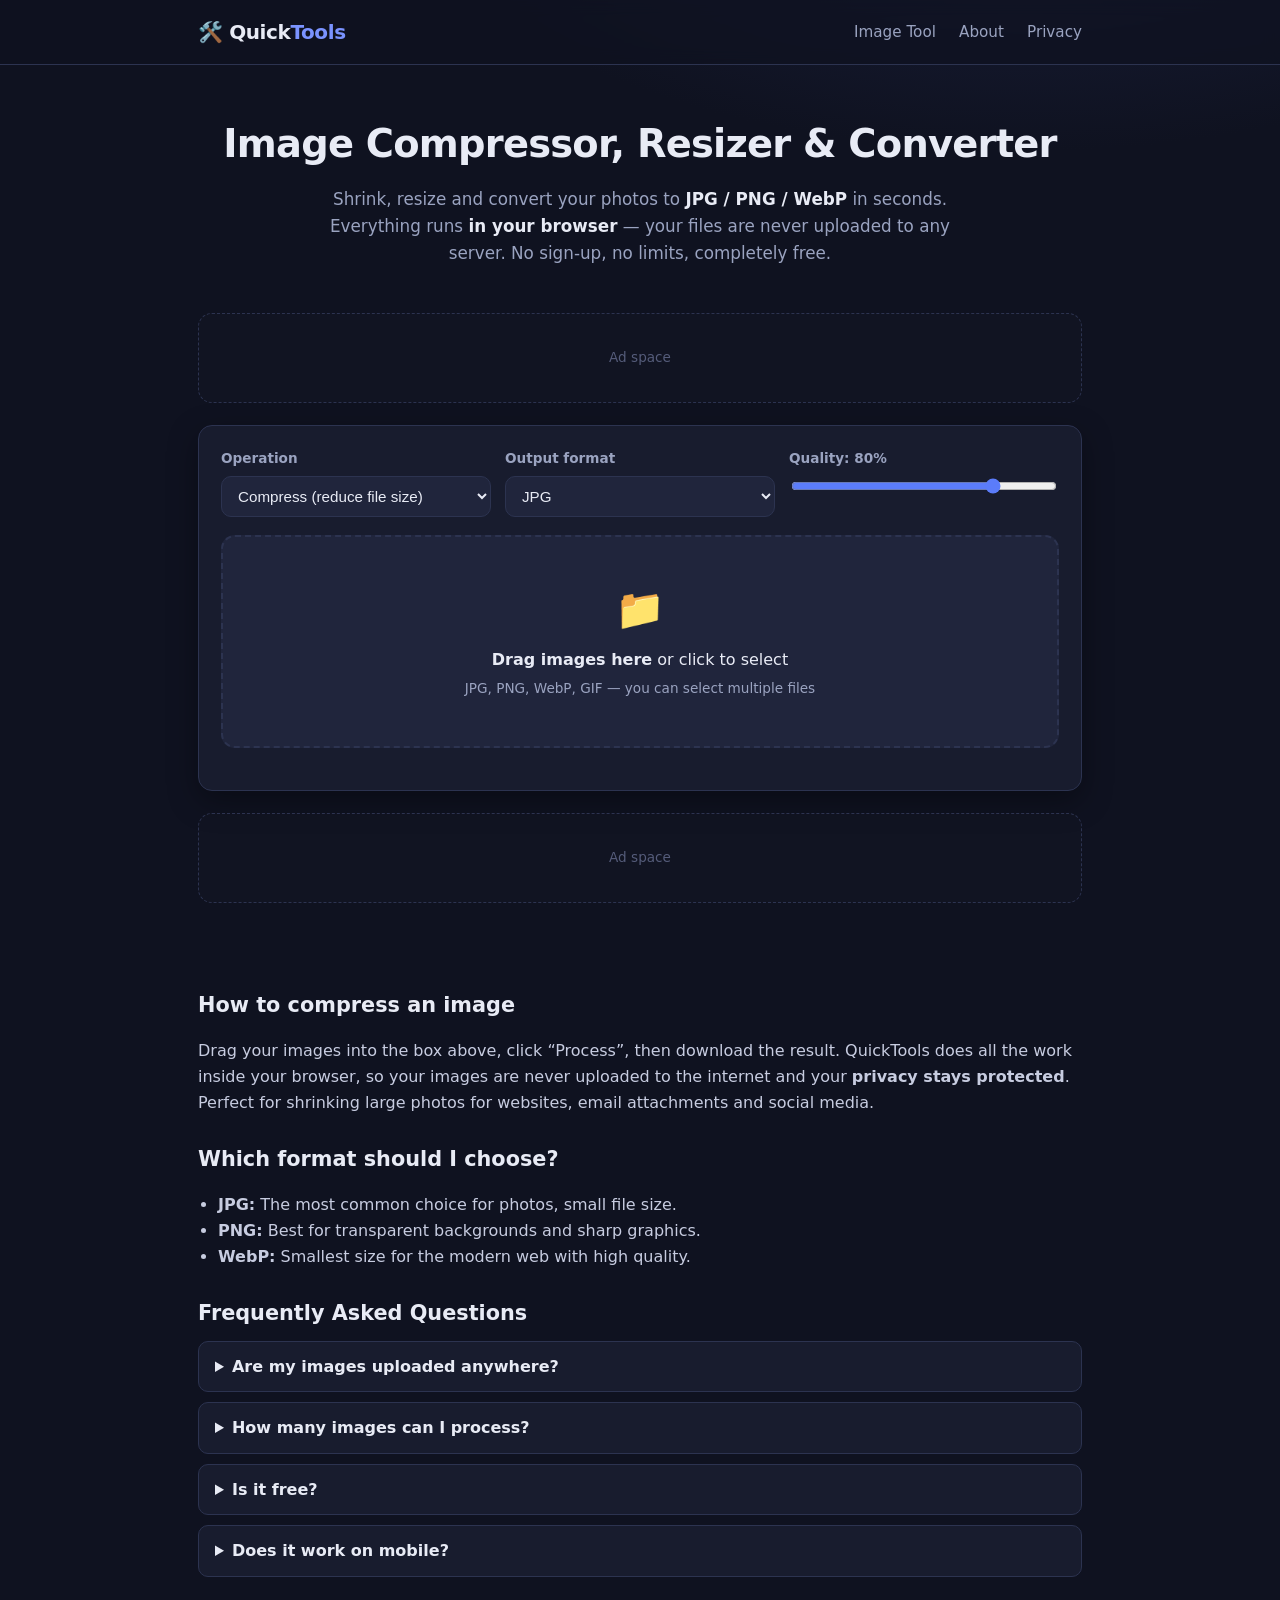
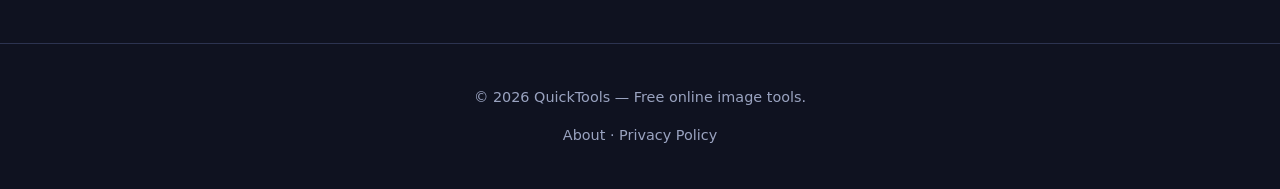
==== index.html @ f437619a "QuickTools: free in-browser image compressor/resizer/converter Co-Authored-By: Claude Opus 4.8 <nore" ====
<!DOCTYPE html>
<html lang="en">
<head>
  <meta charset="UTF-8" />
  <meta name="viewport" content="width=device-width, initial-scale=1.0" />
  <title>Image Compressor, Resizer & Converter — Free Online | QuickTools</title>
  <meta name="description" content="Compress, resize and convert your images to JPG, PNG or WebP for free. Your files never leave your device — everything runs in your browser. No sign-up, no limits." />
  <meta name="keywords" content="image compressor, compress image, resize image, jpg to png, png to webp, webp converter, free online image tool, compress photo online" />
  <link rel="canonical" href="https://quicktools.example.com/" />
  <meta name="robots" content="index, follow" />

  <!-- Open Graph -->
  <meta property="og:type" content="website" />
  <meta property="og:title" content="Free Image Compressor & Converter | QuickTools" />
  <meta property="og:description" content="Compress and convert your images right in your browser. Your files are never uploaded to any server." />
  <meta property="og:locale" content="en_US" />

  <link rel="icon" href="data:image/svg+xml,<svg xmlns='http://www.w3.org/2000/svg' viewBox='0 0 100 100'><text y='.9em' font-size='90'>🛠️</text></svg>" />
  <link rel="stylesheet" href="styles.css" />

  <!-- AdSense: after approval, uncomment below and set your PUBLISHER-ID.
  <script async src="https://pagead2.googlesyndication.com/pagead/js/adsbygoogle.js?client=ca-pub-XXXXXXXXXXXXXXXX" crossorigin="anonymous"></script>
  -->

  <!-- Structured data (for SEO) -->
  <script type="application/ld+json">
  {
    "@context": "https://schema.org",
    "@type": "WebApplication",
    "name": "QuickTools Image Tool",
    "applicationCategory": "MultimediaApplication",
    "operatingSystem": "Web",
    "offers": { "@type": "Offer", "price": "0", "priceCurrency": "USD" },
    "description": "Free online image compressor, resizer and format converter."
  }
  </script>
</head>
<body>
  <header class="site-header">
    <div class="container header-inner">
      <a class="logo" href="/">🛠️ Quick<span>Tools</span></a>
      <nav class="nav">
        <a href="/">Image Tool</a>
        <a href="about.html">About</a>
        <a href="privacy.html">Privacy</a>
      </nav>
    </div>
  </header>

  <main class="container">
    <section class="hero">
      <h1>Image Compressor, Resizer & Converter</h1>
      <p class="subtitle">
        Shrink, resize and convert your photos to <strong>JPG / PNG / WebP</strong> in seconds.
        Everything runs <strong>in your browser</strong> — your files are never uploaded to any
        server. No sign-up, no limits, completely free.
      </p>
    </section>

    <!-- TOP AD SLOT (fill in after AdSense approval) -->
    <div class="ad-slot" aria-hidden="true"><span>Ad space</span></div>

    <section class="tool" aria-label="Image tool">
      <!-- Settings -->
      <div class="controls">
        <div class="control">
          <label for="mode">Operation</label>
          <select id="mode">
            <option value="compress">Compress (reduce file size)</option>
            <option value="resize">Resize (width/height)</option>
            <option value="convert">Convert format</option>
          </select>
        </div>

        <div class="control" data-show="compress convert">
          <label for="format">Output format</label>
          <select id="format">
            <option value="image/jpeg">JPG</option>
            <option value="image/png">PNG</option>
            <option value="image/webp">WebP</option>
          </select>
        </div>

        <div class="control" data-show="compress convert resize">
          <label for="quality">Quality: <span id="qualityVal">80%</span></label>
          <input type="range" id="quality" min="10" max="100" value="80" />
        </div>

        <div class="control" data-show="resize">
          <label for="maxWidth">Max width (px)</label>
          <input type="number" id="maxWidth" placeholder="e.g. 1280" min="1" />
        </div>

        <div class="control" data-show="resize">
          <label for="maxHeight">Max height (px)</label>
          <input type="number" id="maxHeight" placeholder="e.g. 720" min="1" />
        </div>
      </div>

      <!-- Drop zone -->
      <div id="dropzone" class="dropzone" tabindex="0" role="button" aria-label="Upload images">
        <div class="dz-inner">
          <div class="dz-icon">📁</div>
          <p><strong>Drag images here</strong> or click to select</p>
          <p class="dz-hint">JPG, PNG, WebP, GIF — you can select multiple files</p>
        </div>
        <input type="file" id="fileInput" accept="image/*" multiple hidden />
      </div>

      <div id="actions" class="actions hidden">
        <button id="processBtn" class="btn btn-primary">Process</button>
        <button id="downloadAllBtn" class="btn" disabled>Download all</button>
        <button id="clearBtn" class="btn btn-ghost">Clear</button>
      </div>

      <div id="results" class="results"></div>
    </section>

    <!-- MID AD SLOT -->
    <div class="ad-slot" aria-hidden="true"><span>Ad space</span></div>

    <!-- SEO content -->
    <section class="content">
      <h2>How to compress an image</h2>
      <p>
        Drag your images into the box above, click “Process”, then download the result.
        QuickTools does all the work inside your browser, so your images are never uploaded
        to the internet and your <strong>privacy stays protected</strong>. Perfect for
        shrinking large photos for websites, email attachments and social media.
      </p>

      <h2>Which format should I choose?</h2>
      <ul>
        <li><strong>JPG:</strong> The most common choice for photos, small file size.</li>
        <li><strong>PNG:</strong> Best for transparent backgrounds and sharp graphics.</li>
        <li><strong>WebP:</strong> Smallest size for the modern web with high quality.</li>
      </ul>

      <h2>Frequently Asked Questions</h2>
      <div class="faq">
        <details>
          <summary>Are my images uploaded anywhere?</summary>
          <p>No. All processing happens on your device, inside your browser. Your files are never sent to any server.</p>
        </details>
        <details>
          <summary>How many images can I process?</summary>
          <p>No limit. You can select multiple images at once and process them in a batch.</p>
        </details>
        <details>
          <summary>Is it free?</summary>
          <p>Completely free. No account or sign-up required.</p>
        </details>
        <details>
          <summary>Does it work on mobile?</summary>
          <p>Yes. It works smoothly in mobile browsers too.</p>
        </details>
      </div>
    </section>
  </main>

  <footer class="site-footer">
    <div class="container">
      <p>© <span id="year"></span> QuickTools — Free online image tools.</p>
      <p class="footer-links">
        <a href="about.html">About</a> ·
        <a href="privacy.html">Privacy Policy</a>
      </p>
    </div>
  </footer>

  <script src="app.js"></script>
</body>
</html>
---- styles.css ----
:root {
  --bg: #0f1220;
  --surface: #181c2e;
  --surface-2: #20253c;
  --border: #2c3350;
  --text: #e8ebf5;
  --muted: #9aa3c0;
  --primary: #5b7cfa;
  --primary-2: #7a93ff;
  --accent: #34d399;
  --danger: #f87171;
  --radius: 14px;
  --shadow: 0 10px 30px rgba(0,0,0,.35);
}

* { box-sizing: border-box; }
html { scroll-behavior: smooth; }
body {
  margin: 0;
  font-family: system-ui, -apple-system, "Segoe UI", Roboto, Helvetica, Arial, sans-serif;
  background: radial-gradient(1200px 600px at 80% -10%, #1b2140 0%, var(--bg) 55%);
  color: var(--text);
  line-height: 1.6;
}

.container { width: 100%; max-width: 920px; margin: 0 auto; padding: 0 18px; }

/* Header */
.site-header {
  border-bottom: 1px solid var(--border);
  background: rgba(15,18,32,.7);
  backdrop-filter: blur(8px);
  position: sticky; top: 0; z-index: 20;
}
.header-inner { display: flex; align-items: center; justify-content: space-between; height: 64px; }
.logo { font-size: 1.25rem; font-weight: 800; color: var(--text); text-decoration: none; letter-spacing: -.02em; }
.logo span { color: var(--primary-2); }
.nav a { color: var(--muted); text-decoration: none; margin-left: 18px; font-size: .95rem; transition: color .15s; }
.nav a:hover { color: var(--text); }

/* Hero */
.hero { text-align: center; padding: 48px 0 24px; }
.hero h1 { font-size: clamp(1.6rem, 4vw, 2.4rem); margin: 0 0 12px; letter-spacing: -.02em; }
.subtitle { color: var(--muted); max-width: 640px; margin: 0 auto; font-size: 1.05rem; }
.subtitle strong { color: var(--text); }

/* Ad slots */
.ad-slot {
  min-height: 90px; margin: 22px 0; border: 1px dashed var(--border);
  border-radius: var(--radius); display: flex; align-items: center; justify-content: center;
  color: #555c7a; font-size: .85rem; background: rgba(255,255,255,.01);
}

/* Tool */
.tool {
  background: var(--surface); border: 1px solid var(--border);
  border-radius: var(--radius); padding: 22px; box-shadow: var(--shadow);
}
.controls { display: grid; grid-template-columns: repeat(auto-fit, minmax(180px, 1fr)); gap: 14px; margin-bottom: 18px; }
.control { display: flex; flex-direction: column; gap: 6px; }
.control label { font-size: .85rem; color: var(--muted); font-weight: 600; }
.control select, .control input[type="number"] {
  background: var(--surface-2); color: var(--text); border: 1px solid var(--border);
  border-radius: 10px; padding: 10px 12px; font-size: .95rem; outline: none;
}
.control select:focus, .control input:focus { border-color: var(--primary); }
.control input[type="range"] { accent-color: var(--primary); }
.control.hidden { display: none; }

/* Dropzone */
.dropzone {
  border: 2px dashed var(--border); border-radius: var(--radius);
  padding: 40px 20px; text-align: center; cursor: pointer;
  transition: border-color .15s, background .15s; background: var(--surface-2);
}
.dropzone:hover, .dropzone:focus, .dropzone.dragover { border-color: var(--primary); background: #232a45; outline: none; }
.dz-icon { font-size: 2.5rem; }
.dropzone p { margin: 6px 0; }
.dz-hint { color: var(--muted); font-size: .85rem; }

/* Actions */
.actions { display: flex; gap: 10px; flex-wrap: wrap; margin-top: 16px; }
.btn {
  border: 1px solid var(--border); background: var(--surface-2); color: var(--text);
  padding: 11px 18px; border-radius: 10px; font-size: .95rem; font-weight: 600;
  cursor: pointer; transition: transform .05s, background .15s, opacity .15s;
}
.btn:hover { background: #2a3150; }
.btn:active { transform: translateY(1px); }
.btn:disabled { opacity: .45; cursor: not-allowed; }
.btn-primary { background: var(--primary); border-color: var(--primary); color: #fff; }
.btn-primary:hover { background: var(--primary-2); }
.btn-ghost { background: transparent; }

/* Results */
.results { display: grid; grid-template-columns: repeat(auto-fill, minmax(220px, 1fr)); gap: 14px; margin-top: 20px; }
.result-card {
  background: var(--surface-2); border: 1px solid var(--border); border-radius: 12px;
  overflow: hidden; display: flex; flex-direction: column;
}
.result-card img { width: 100%; height: 140px; object-fit: cover; background: #0c0f1a; }
.result-body { padding: 12px; font-size: .85rem; }
.result-name { font-weight: 600; white-space: nowrap; overflow: hidden; text-overflow: ellipsis; }
.result-stats { color: var(--muted); margin: 6px 0 10px; }
.saving { color: var(--accent); font-weight: 700; }
.result-card .btn { width: 100%; text-align: center; padding: 8px; font-size: .85rem; }

.hidden { display: none !important; }

/* Content / SEO */
.content { padding: 36px 0; }
.content h2 { font-size: 1.3rem; margin: 28px 0 10px; }
.content p, .content li { color: #c7cce0; }
.content ul { padding-left: 20px; }
.faq details {
  background: var(--surface); border: 1px solid var(--border); border-radius: 10px;
  padding: 12px 16px; margin-bottom: 10px;
}
.faq summary { cursor: pointer; font-weight: 600; }
.faq details p { margin: 10px 0 0; color: var(--muted); }

/* Footer */
.site-footer { border-top: 1px solid var(--border); padding: 28px 0; margin-top: 20px; color: var(--muted); text-align: center; font-size: .9rem; }
.footer-links a { color: var(--muted); text-decoration: none; }
.footer-links a:hover { color: var(--text); }

@media (max-width: 480px) {
  .hero { padding: 32px 0 16px; }
  .nav a { margin-left: 12px; }
}
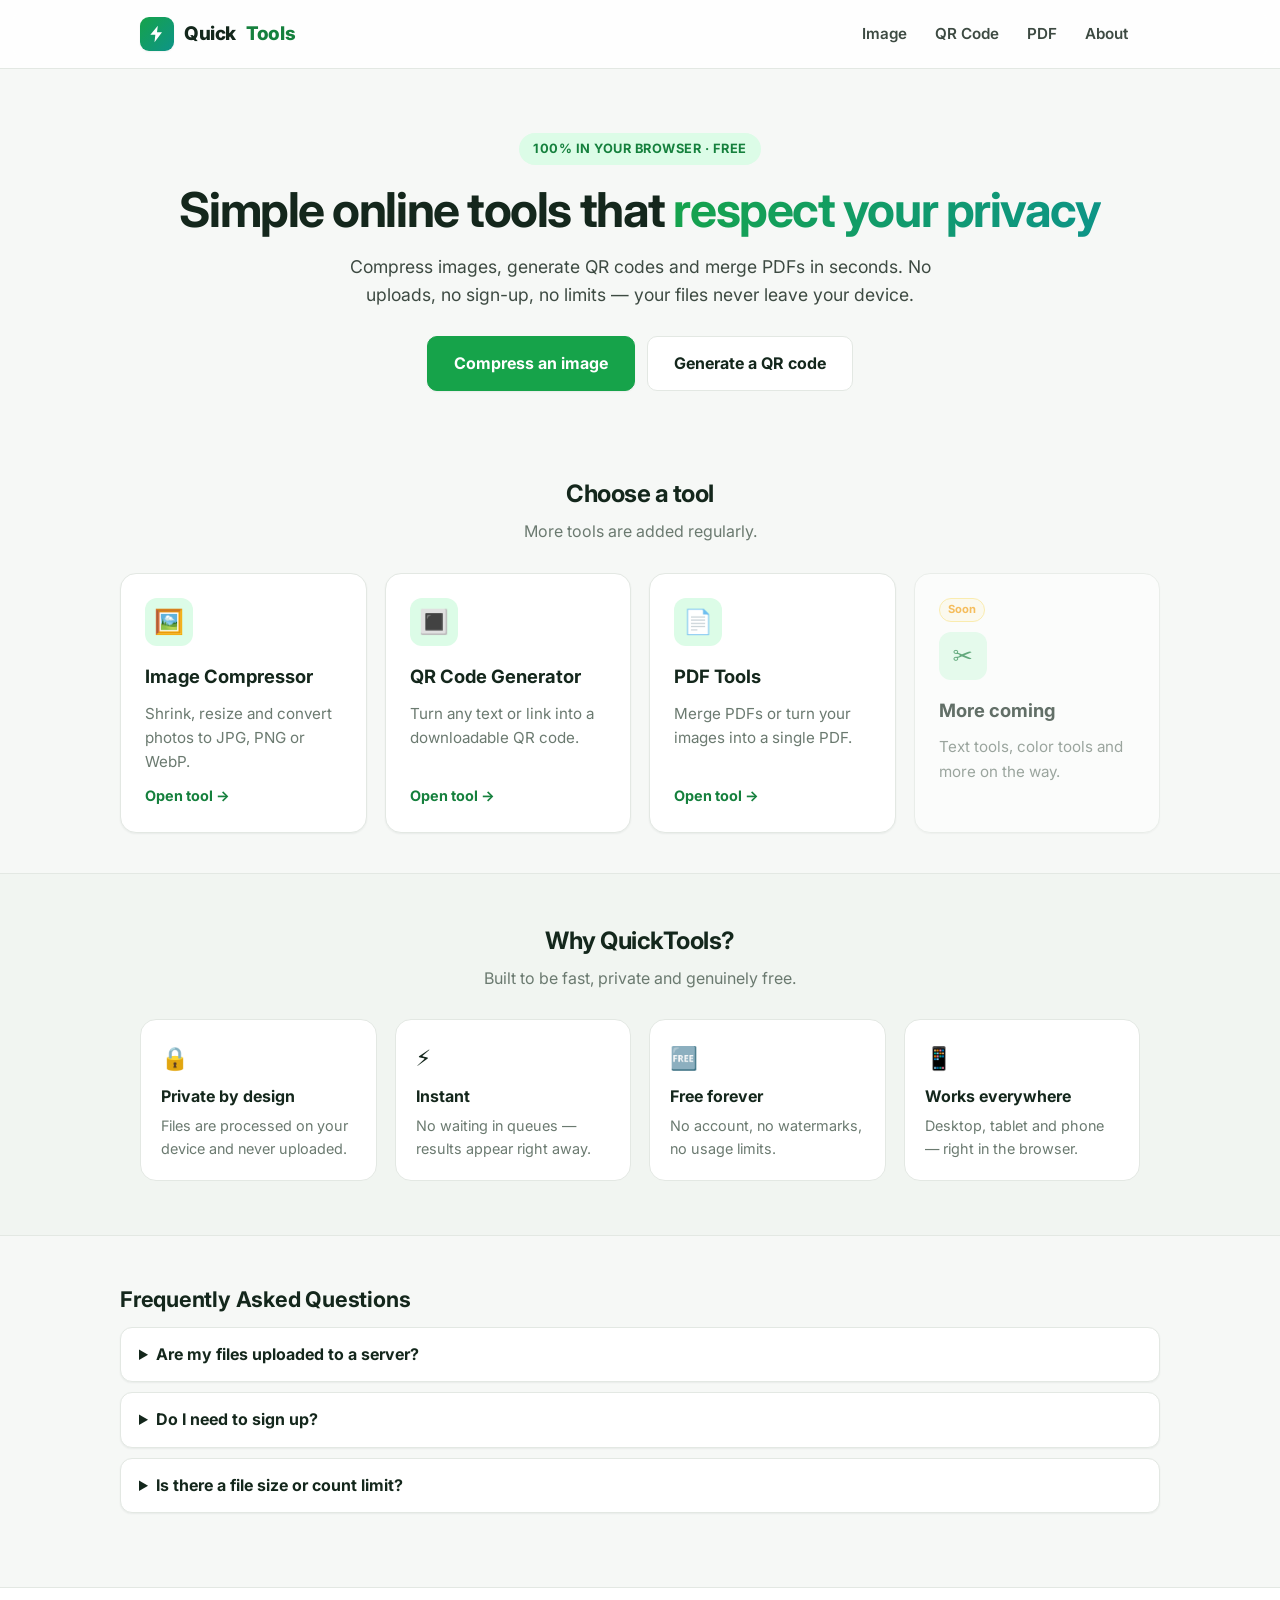
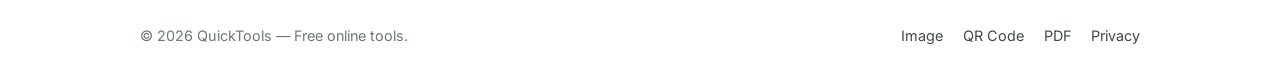
==== commit ba313904: "Redesign with original light theme; add QR + PDF tools, multi-tool layout Co-Authored-By: Claude Opu" ====
--- a/index.html
+++ b/index.html
@@ -3,171 +3,156 @@
 <head>
   <meta charset="UTF-8" />
   <meta name="viewport" content="width=device-width, initial-scale=1.0" />
-  <title>Image Compressor, Resizer & Converter — Free Online | QuickTools</title>
-  <meta name="description" content="Compress, resize and convert your images to JPG, PNG or WebP for free. Your files never leave your device — everything runs in your browser. No sign-up, no limits." />
-  <meta name="keywords" content="image compressor, compress image, resize image, jpg to png, png to webp, webp converter, free online image tool, compress photo online" />
-  <link rel="canonical" href="https://quicktools.example.com/" />
+  <title>QuickTools — Free Online Tools for Images, QR Codes & PDFs</title>
+  <meta name="description" content="Free, fast and private online tools: compress and convert images, generate QR codes, merge PDFs. Everything runs in your browser — no uploads, no sign-up." />
+  <meta name="keywords" content="online tools, free tools, image compressor, qr code generator, merge pdf, image converter, browser tools" />
+  <link rel="canonical" href="https://guns0911.github.io/quicktools/" />
   <meta name="robots" content="index, follow" />
-
-  <!-- Open Graph -->
   <meta property="og:type" content="website" />
-  <meta property="og:title" content="Free Image Compressor & Converter | QuickTools" />
-  <meta property="og:description" content="Compress and convert your images right in your browser. Your files are never uploaded to any server." />
+  <meta property="og:title" content="QuickTools — Free Online Tools" />
+  <meta property="og:description" content="Compress images, generate QR codes and merge PDFs right in your browser. Private and free." />
   <meta property="og:locale" content="en_US" />
 
-  <link rel="icon" href="data:image/svg+xml,<svg xmlns='http://www.w3.org/2000/svg' viewBox='0 0 100 100'><text y='.9em' font-size='90'>🛠️</text></svg>" />
+  <link rel="icon" href="data:image/svg+xml,<svg xmlns='http://www.w3.org/2000/svg' viewBox='0 0 24 24'><rect width='24' height='24' rx='6' fill='%2316a34a'/><path d='M13 4 6 13h5l-1 7 8-11h-5l1-5z' fill='white'/></svg>" />
+  <link rel="preconnect" href="https://fonts.googleapis.com" />
+  <link rel="preconnect" href="https://fonts.gstatic.com" crossorigin />
+  <link href="https://fonts.googleapis.com/css2?family=Inter:wght@400;500;600;700;800&display=swap" rel="stylesheet" />
   <link rel="stylesheet" href="styles.css" />
 
-  <!-- AdSense: after approval, uncomment below and set your PUBLISHER-ID.
+  <!-- AdSense: after approval, uncomment and set your PUBLISHER-ID.
   <script async src="https://pagead2.googlesyndication.com/pagead/js/adsbygoogle.js?client=ca-pub-XXXXXXXXXXXXXXXX" crossorigin="anonymous"></script>
   -->
-
-  <!-- Structured data (for SEO) -->
   <script type="application/ld+json">
   {
     "@context": "https://schema.org",
-    "@type": "WebApplication",
-    "name": "QuickTools Image Tool",
-    "applicationCategory": "MultimediaApplication",
-    "operatingSystem": "Web",
-    "offers": { "@type": "Offer", "price": "0", "priceCurrency": "USD" },
-    "description": "Free online image compressor, resizer and format converter."
+    "@type": "WebSite",
+    "name": "QuickTools",
+    "url": "https://guns0911.github.io/quicktools/",
+    "description": "Free online tools for images, QR codes and PDFs."
   }
   </script>
 </head>
 <body>
   <header class="site-header">
     <div class="container header-inner">
-      <a class="logo" href="/">🛠️ Quick<span>Tools</span></a>
+      <a class="logo" href="./">
+        <span class="mark"><svg viewBox="0 0 24 24" fill="currentColor"><path d="M13 2 4 13h6l-1 9 9-12h-6l1-8z"/></svg></span>
+        Quick<span>Tools</span>
+      </a>
       <nav class="nav">
-        <a href="/">Image Tool</a>
+        <a href="image.html">Image</a>
+        <a href="qr.html">QR Code</a>
+        <a href="pdf.html">PDF</a>
         <a href="about.html">About</a>
-        <a href="privacy.html">Privacy</a>
       </nav>
     </div>
   </header>
 
-  <main class="container">
-    <section class="hero">
-      <h1>Image Compressor, Resizer & Converter</h1>
+  <main>
+    <section class="container hero">
+      <span class="eyebrow">100% in your browser · free</span>
+      <h1>Simple online tools that <span class="hl">respect your privacy</span></h1>
       <p class="subtitle">
-        Shrink, resize and convert your photos to <strong>JPG / PNG / WebP</strong> in seconds.
-        Everything runs <strong>in your browser</strong> — your files are never uploaded to any
-        server. No sign-up, no limits, completely free.
+        Compress images, generate QR codes and merge PDFs in seconds. No uploads,
+        no sign-up, no limits — your files never leave your device.
       </p>
+      <div class="cta-row">
+        <a href="image.html" class="btn btn-primary btn-lg">Compress an image</a>
+        <a href="qr.html" class="btn btn-lg">Generate a QR code</a>
+      </div>
     </section>
 
-    <!-- TOP AD SLOT (fill in after AdSense approval) -->
-    <div class="ad-slot" aria-hidden="true"><span>Ad space</span></div>
-
-    <section class="tool" aria-label="Image tool">
-      <!-- Settings -->
-      <div class="controls">
-        <div class="control">
-          <label for="mode">Operation</label>
-          <select id="mode">
-            <option value="compress">Compress (reduce file size)</option>
-            <option value="resize">Resize (width/height)</option>
-            <option value="convert">Convert format</option>
-          </select>
-        </div>
-
-        <div class="control" data-show="compress convert">
-          <label for="format">Output format</label>
-          <select id="format">
-            <option value="image/jpeg">JPG</option>
-            <option value="image/png">PNG</option>
-            <option value="image/webp">WebP</option>
-          </select>
-        </div>
-
-        <div class="control" data-show="compress convert resize">
-          <label for="quality">Quality: <span id="qualityVal">80%</span></label>
-          <input type="range" id="quality" min="10" max="100" value="80" />
-        </div>
-
-        <div class="control" data-show="resize">
-          <label for="maxWidth">Max width (px)</label>
-          <input type="number" id="maxWidth" placeholder="e.g. 1280" min="1" />
-        </div>
-
-        <div class="control" data-show="resize">
-          <label for="maxHeight">Max height (px)</label>
-          <input type="number" id="maxHeight" placeholder="e.g. 720" min="1" />
+    <section class="container section">
+      <h2 class="section-title">Choose a tool</h2>
+      <p class="section-sub">More tools are added regularly.</p>
+      <div class="tool-grid">
+        <a class="tool-card" href="image.html">
+          <div class="ticon">🖼️</div>
+          <h3>Image Compressor</h3>
+          <p>Shrink, resize and convert photos to JPG, PNG or WebP.</p>
+          <span class="go">Open tool →</span>
+        </a>
+        <a class="tool-card" href="qr.html">
+          <div class="ticon">🔳</div>
+          <h3>QR Code Generator</h3>
+          <p>Turn any text or link into a downloadable QR code.</p>
+          <span class="go">Open tool →</span>
+        </a>
+        <a class="tool-card" href="pdf.html">
+          <div class="ticon">📄</div>
+          <h3>PDF Tools</h3>
+          <p>Merge PDFs or turn your images into a single PDF.</p>
+          <span class="go">Open tool →</span>
+        </a>
+        <div class="tool-card soon">
+          <span class="badge-soon">Soon</span>
+          <div class="ticon">✂️</div>
+          <h3>More coming</h3>
+          <p>Text tools, color tools and more on the way.</p>
         </div>
       </div>
-
-      <!-- Drop zone -->
-      <div id="dropzone" class="dropzone" tabindex="0" role="button" aria-label="Upload images">
-        <div class="dz-inner">
-          <div class="dz-icon">📁</div>
-          <p><strong>Drag images here</strong> or click to select</p>
-          <p class="dz-hint">JPG, PNG, WebP, GIF — you can select multiple files</p>
-        </div>
-        <input type="file" id="fileInput" accept="image/*" multiple hidden />
-      </div>
-
-      <div id="actions" class="actions hidden">
-        <button id="processBtn" class="btn btn-primary">Process</button>
-        <button id="downloadAllBtn" class="btn" disabled>Download all</button>
-        <button id="clearBtn" class="btn btn-ghost">Clear</button>
-      </div>
-
-      <div id="results" class="results"></div>
     </section>
 
-    <!-- MID AD SLOT -->
-    <div class="ad-slot" aria-hidden="true"><span>Ad space</span></div>
+    <section class="section alt">
+      <div class="container">
+        <h2 class="section-title">Why QuickTools?</h2>
+        <p class="section-sub">Built to be fast, private and genuinely free.</p>
+        <div class="features">
+          <div class="feature">
+            <div class="fi">🔒</div>
+            <h4>Private by design</h4>
+            <p>Files are processed on your device and never uploaded.</p>
+          </div>
+          <div class="feature">
+            <div class="fi">⚡</div>
+            <h4>Instant</h4>
+            <p>No waiting in queues — results appear right away.</p>
+          </div>
+          <div class="feature">
+            <div class="fi">🆓</div>
+            <h4>Free forever</h4>
+            <p>No account, no watermarks, no usage limits.</p>
+          </div>
+          <div class="feature">
+            <div class="fi">📱</div>
+            <h4>Works everywhere</h4>
+            <p>Desktop, tablet and phone — right in the browser.</p>
+          </div>
+        </div>
+      </div>
+    </section>
 
-    <!-- SEO content -->
-    <section class="content">
-      <h2>How to compress an image</h2>
-      <p>
-        Drag your images into the box above, click “Process”, then download the result.
-        QuickTools does all the work inside your browser, so your images are never uploaded
-        to the internet and your <strong>privacy stays protected</strong>. Perfect for
-        shrinking large photos for websites, email attachments and social media.
-      </p>
-
-      <h2>Which format should I choose?</h2>
-      <ul>
-        <li><strong>JPG:</strong> The most common choice for photos, small file size.</li>
-        <li><strong>PNG:</strong> Best for transparent backgrounds and sharp graphics.</li>
-        <li><strong>WebP:</strong> Smallest size for the modern web with high quality.</li>
-      </ul>
-
+    <section class="container content">
       <h2>Frequently Asked Questions</h2>
       <div class="faq">
         <details>
-          <summary>Are my images uploaded anywhere?</summary>
-          <p>No. All processing happens on your device, inside your browser. Your files are never sent to any server.</p>
+          <summary>Are my files uploaded to a server?</summary>
+          <p>No. Every tool runs entirely in your browser, so your files stay on your device.</p>
         </details>
         <details>
-          <summary>How many images can I process?</summary>
-          <p>No limit. You can select multiple images at once and process them in a batch.</p>
+          <summary>Do I need to sign up?</summary>
+          <p>Never. All tools are free to use without any account.</p>
         </details>
         <details>
-          <summary>Is it free?</summary>
-          <p>Completely free. No account or sign-up required.</p>
-        </details>
-        <details>
-          <summary>Does it work on mobile?</summary>
-          <p>Yes. It works smoothly in mobile browsers too.</p>
+          <summary>Is there a file size or count limit?</summary>
+          <p>No artificial limits — only what your device can handle.</p>
         </details>
       </div>
     </section>
   </main>
 
   <footer class="site-footer">
-    <div class="container">
-      <p>© <span id="year"></span> QuickTools — Free online image tools.</p>
-      <p class="footer-links">
-        <a href="about.html">About</a> ·
-        <a href="privacy.html">Privacy Policy</a>
-      </p>
+    <div class="container footer-inner">
+      <span>© <span data-year></span> QuickTools — Free online tools.</span>
+      <span class="footer-links">
+        <a href="image.html">Image</a>
+        <a href="qr.html">QR Code</a>
+        <a href="pdf.html">PDF</a>
+        <a href="privacy.html">Privacy</a>
+      </span>
     </div>
   </footer>
 
-  <script src="app.js"></script>
+  <script src="common.js"></script>
 </body>
 </html>
--- a/styles.css
+++ b/styles.css
@@ -1,130 +1,171 @@
+/* QuickTools — design system (original light theme) */
 :root {
-  --bg: #0f1220;
-  --surface: #181c2e;
-  --surface-2: #20253c;
-  --border: #2c3350;
-  --text: #e8ebf5;
-  --muted: #9aa3c0;
-  --primary: #5b7cfa;
-  --primary-2: #7a93ff;
-  --accent: #34d399;
-  --danger: #f87171;
-  --radius: 14px;
-  --shadow: 0 10px 30px rgba(0,0,0,.35);
+  --bg: #f6f8f6;
+  --surface: #ffffff;
+  --surface-soft: #f1f5f1;
+  --ink: #14271c;
+  --ink-soft: #3d4a42;
+  --muted: #6b7a70;
+  --border: #e3e8e3;
+  --brand: #16a34a;
+  --brand-dark: #15803d;
+  --brand-soft: #dcfce7;
+  --accent: #f59e0b;
+  --danger: #dc2626;
+  --radius: 16px;
+  --radius-sm: 10px;
+  --shadow-sm: 0 1px 2px rgba(20,39,28,.06);
+  --shadow: 0 8px 24px rgba(20,39,28,.08);
+  --shadow-lg: 0 16px 48px rgba(20,39,28,.12);
+  --maxw: 1040px;
 }
 
 * { box-sizing: border-box; }
-html { scroll-behavior: smooth; }
+html { scroll-behavior: smooth; -webkit-text-size-adjust: 100%; }
 body {
   margin: 0;
-  font-family: system-ui, -apple-system, "Segoe UI", Roboto, Helvetica, Arial, sans-serif;
-  background: radial-gradient(1200px 600px at 80% -10%, #1b2140 0%, var(--bg) 55%);
-  color: var(--text);
+  font-family: "Inter", system-ui, -apple-system, "Segoe UI", Roboto, sans-serif;
+  background: var(--bg);
+  color: var(--ink);
   line-height: 1.6;
+  -webkit-font-smoothing: antialiased;
 }
+a { color: var(--brand-dark); }
+.container { width: 100%; max-width: var(--maxw); margin: 0 auto; padding: 0 20px; }
+.muted { color: var(--muted); }
 
-.container { width: 100%; max-width: 920px; margin: 0 auto; padding: 0 18px; }
+/* ---------- Header ---------- */
+.site-header {
+  background: rgba(255,255,255,.85);
+  backdrop-filter: saturate(180%) blur(10px);
+  border-bottom: 1px solid var(--border);
+  position: sticky; top: 0; z-index: 30;
+}
+.header-inner { display: flex; align-items: center; justify-content: space-between; height: 68px; }
+.logo { display: inline-flex; align-items: center; gap: 10px; font-weight: 800; font-size: 1.18rem; color: var(--ink); text-decoration: none; letter-spacing: -.02em; }
+.logo .mark { width: 34px; height: 34px; border-radius: 9px; background: linear-gradient(135deg, var(--brand) 0%, #0d9488 100%); display: grid; place-items: center; color: #fff; box-shadow: var(--shadow-sm); }
+.logo .mark svg { width: 20px; height: 20px; }
+.logo span { color: var(--brand-dark); }
+.nav { display: flex; align-items: center; gap: 4px; }
+.nav a { color: var(--ink-soft); text-decoration: none; font-size: .95rem; font-weight: 600; padding: 8px 12px; border-radius: 8px; transition: background .15s, color .15s; }
+.nav a:hover { background: var(--surface-soft); color: var(--ink); }
+.nav a.active { color: var(--brand-dark); background: var(--brand-soft); }
 
-/* Header */
-.site-header {
-  border-bottom: 1px solid var(--border);
-  background: rgba(15,18,32,.7);
-  backdrop-filter: blur(8px);
-  position: sticky; top: 0; z-index: 20;
+/* ---------- Hero ---------- */
+.hero { text-align: center; padding: 64px 0 36px; }
+.hero .eyebrow { display: inline-block; font-size: .8rem; font-weight: 700; letter-spacing: .04em; text-transform: uppercase; color: var(--brand-dark); background: var(--brand-soft); padding: 6px 14px; border-radius: 999px; margin-bottom: 18px; }
+.hero h1 { font-size: clamp(1.9rem, 5vw, 3rem); line-height: 1.12; margin: 0 0 16px; letter-spacing: -.03em; }
+.hero h1 .hl { background: linear-gradient(120deg, var(--brand) 0%, #0d9488 100%); -webkit-background-clip: text; background-clip: text; color: transparent; }
+.hero .subtitle { color: var(--ink-soft); max-width: 620px; margin: 0 auto; font-size: 1.1rem; }
+.hero .cta-row { margin-top: 26px; display: flex; gap: 12px; justify-content: center; flex-wrap: wrap; }
+
+/* ---------- Tool grid (home) ---------- */
+.section-title { text-align: center; margin: 8px 0 6px; font-size: 1.5rem; letter-spacing: -.02em; }
+.section-sub { text-align: center; color: var(--muted); margin: 0 0 28px; }
+.tool-grid { display: grid; grid-template-columns: repeat(auto-fit, minmax(240px, 1fr)); gap: 18px; }
+.tool-card {
+  background: var(--surface); border: 1px solid var(--border); border-radius: var(--radius);
+  padding: 24px; text-decoration: none; color: inherit; box-shadow: var(--shadow-sm);
+  transition: transform .15s ease, box-shadow .15s ease, border-color .15s;
+  display: flex; flex-direction: column; gap: 10px;
 }
-.header-inner { display: flex; align-items: center; justify-content: space-between; height: 64px; }
-.logo { font-size: 1.25rem; font-weight: 800; color: var(--text); text-decoration: none; letter-spacing: -.02em; }
-.logo span { color: var(--primary-2); }
-.nav a { color: var(--muted); text-decoration: none; margin-left: 18px; font-size: .95rem; transition: color .15s; }
-.nav a:hover { color: var(--text); }
+.tool-card:hover { transform: translateY(-4px); box-shadow: var(--shadow-lg); border-color: #cfe9d8; }
+.tool-card .ticon { width: 48px; height: 48px; border-radius: 12px; background: var(--brand-soft); color: var(--brand-dark); display: grid; place-items: center; font-size: 1.5rem; }
+.tool-card h3 { margin: 6px 0 0; font-size: 1.15rem; }
+.tool-card p { margin: 0; color: var(--muted); font-size: .95rem; }
+.tool-card .go { margin-top: auto; color: var(--brand-dark); font-weight: 700; font-size: .9rem; }
+.tool-card.soon { opacity: .65; pointer-events: none; }
+.badge-soon { font-size: .7rem; font-weight: 700; color: var(--accent); border: 1px solid #fde68a; background: #fffbeb; padding: 2px 8px; border-radius: 999px; align-self: flex-start; }
 
-/* Hero */
-.hero { text-align: center; padding: 48px 0 24px; }
-.hero h1 { font-size: clamp(1.6rem, 4vw, 2.4rem); margin: 0 0 12px; letter-spacing: -.02em; }
-.subtitle { color: var(--muted); max-width: 640px; margin: 0 auto; font-size: 1.05rem; }
-.subtitle strong { color: var(--text); }
+/* ---------- Feature strip ---------- */
+.features { display: grid; grid-template-columns: repeat(auto-fit, minmax(200px, 1fr)); gap: 18px; margin: 14px 0; }
+.feature { background: var(--surface); border: 1px solid var(--border); border-radius: var(--radius); padding: 20px; }
+.feature .fi { font-size: 1.4rem; }
+.feature h4 { margin: 8px 0 4px; font-size: 1rem; }
+.feature p { margin: 0; color: var(--muted); font-size: .9rem; }
 
-/* Ad slots */
-.ad-slot {
-  min-height: 90px; margin: 22px 0; border: 1px dashed var(--border);
-  border-radius: var(--radius); display: flex; align-items: center; justify-content: center;
-  color: #555c7a; font-size: .85rem; background: rgba(255,255,255,.01);
+/* ---------- Page section spacing ---------- */
+.section { padding: 40px 0; }
+.section.alt { background: var(--surface-soft); border-top: 1px solid var(--border); border-bottom: 1px solid var(--border); }
+
+/* ---------- Ad slots ---------- */
+.ad-slot { min-height: 90px; margin: 26px 0; border: 1px dashed var(--border); border-radius: var(--radius); display: flex; align-items: center; justify-content: center; color: #aab4ac; font-size: .8rem; background: var(--surface); }
+
+/* ---------- Tool panel ---------- */
+.tool-head { text-align: center; padding: 48px 0 8px; }
+.tool-head h1 { font-size: clamp(1.6rem, 4vw, 2.2rem); margin: 0 0 10px; letter-spacing: -.02em; }
+.tool-head p { color: var(--ink-soft); max-width: 600px; margin: 0 auto; }
+.panel { background: var(--surface); border: 1px solid var(--border); border-radius: var(--radius); padding: 24px; box-shadow: var(--shadow); }
+
+.controls { display: grid; grid-template-columns: repeat(auto-fit, minmax(180px, 1fr)); gap: 16px; margin-bottom: 18px; }
+.control { display: flex; flex-direction: column; gap: 7px; }
+.control label { font-size: .82rem; color: var(--ink-soft); font-weight: 700; }
+.control select, .control input[type="text"], .control input[type="number"], .control textarea {
+  background: var(--surface); color: var(--ink); border: 1px solid var(--border);
+  border-radius: var(--radius-sm); padding: 11px 12px; font-size: .95rem; font-family: inherit; outline: none;
+  transition: border-color .15s, box-shadow .15s;
 }
-
-/* Tool */
-.tool {
-  background: var(--surface); border: 1px solid var(--border);
-  border-radius: var(--radius); padding: 22px; box-shadow: var(--shadow);
-}
-.controls { display: grid; grid-template-columns: repeat(auto-fit, minmax(180px, 1fr)); gap: 14px; margin-bottom: 18px; }
-.control { display: flex; flex-direction: column; gap: 6px; }
-.control label { font-size: .85rem; color: var(--muted); font-weight: 600; }
-.control select, .control input[type="number"] {
-  background: var(--surface-2); color: var(--text); border: 1px solid var(--border);
-  border-radius: 10px; padding: 10px 12px; font-size: .95rem; outline: none;
-}
-.control select:focus, .control input:focus { border-color: var(--primary); }
-.control input[type="range"] { accent-color: var(--primary); }
+.control textarea { resize: vertical; min-height: 96px; }
+.control select:focus, .control input:focus, .control textarea:focus { border-color: var(--brand); box-shadow: 0 0 0 3px var(--brand-soft); }
+.control input[type="range"] { accent-color: var(--brand); }
+.control input[type="color"] { width: 100%; height: 42px; border: 1px solid var(--border); border-radius: var(--radius-sm); background: var(--surface); cursor: pointer; padding: 4px; }
 .control.hidden { display: none; }
+.row { display: flex; gap: 14px; flex-wrap: wrap; }
+.row > .control { flex: 1; min-width: 140px; }
 
 /* Dropzone */
-.dropzone {
-  border: 2px dashed var(--border); border-radius: var(--radius);
-  padding: 40px 20px; text-align: center; cursor: pointer;
-  transition: border-color .15s, background .15s; background: var(--surface-2);
-}
-.dropzone:hover, .dropzone:focus, .dropzone.dragover { border-color: var(--primary); background: #232a45; outline: none; }
-.dz-icon { font-size: 2.5rem; }
+.dropzone { border: 2px dashed var(--border); border-radius: var(--radius); padding: 44px 20px; text-align: center; cursor: pointer; background: var(--surface-soft); transition: border-color .15s, background .15s; }
+.dropzone:hover, .dropzone:focus, .dropzone.dragover { border-color: var(--brand); background: var(--brand-soft); outline: none; }
+.dz-icon { font-size: 2.6rem; }
 .dropzone p { margin: 6px 0; }
 .dz-hint { color: var(--muted); font-size: .85rem; }
 
-/* Actions */
-.actions { display: flex; gap: 10px; flex-wrap: wrap; margin-top: 16px; }
-.btn {
-  border: 1px solid var(--border); background: var(--surface-2); color: var(--text);
-  padding: 11px 18px; border-radius: 10px; font-size: .95rem; font-weight: 600;
-  cursor: pointer; transition: transform .05s, background .15s, opacity .15s;
-}
-.btn:hover { background: #2a3150; }
+/* Buttons */
+.btn { border: 1px solid var(--border); background: var(--surface); color: var(--ink); padding: 12px 20px; border-radius: var(--radius-sm); font-size: .95rem; font-weight: 700; font-family: inherit; cursor: pointer; transition: transform .05s, background .15s, box-shadow .15s, opacity .15s; text-decoration: none; display: inline-flex; align-items: center; gap: 8px; }
+.btn:hover { background: var(--surface-soft); }
 .btn:active { transform: translateY(1px); }
 .btn:disabled { opacity: .45; cursor: not-allowed; }
-.btn-primary { background: var(--primary); border-color: var(--primary); color: #fff; }
-.btn-primary:hover { background: var(--primary-2); }
-.btn-ghost { background: transparent; }
+.btn-primary { background: var(--brand); border-color: var(--brand); color: #fff; box-shadow: var(--shadow-sm); }
+.btn-primary:hover { background: var(--brand-dark); }
+.btn-ghost { background: transparent; border-color: transparent; color: var(--ink-soft); }
+.btn-lg { padding: 14px 26px; font-size: 1rem; }
+.actions { display: flex; gap: 10px; flex-wrap: wrap; margin-top: 18px; }
 
 /* Results */
-.results { display: grid; grid-template-columns: repeat(auto-fill, minmax(220px, 1fr)); gap: 14px; margin-top: 20px; }
-.result-card {
-  background: var(--surface-2); border: 1px solid var(--border); border-radius: 12px;
-  overflow: hidden; display: flex; flex-direction: column;
-}
-.result-card img { width: 100%; height: 140px; object-fit: cover; background: #0c0f1a; }
-.result-body { padding: 12px; font-size: .85rem; }
-.result-name { font-weight: 600; white-space: nowrap; overflow: hidden; text-overflow: ellipsis; }
-.result-stats { color: var(--muted); margin: 6px 0 10px; }
-.saving { color: var(--accent); font-weight: 700; }
-.result-card .btn { width: 100%; text-align: center; padding: 8px; font-size: .85rem; }
+.results { display: grid; grid-template-columns: repeat(auto-fill, minmax(220px, 1fr)); gap: 16px; margin-top: 22px; }
+.result-card { background: var(--surface); border: 1px solid var(--border); border-radius: 12px; overflow: hidden; display: flex; flex-direction: column; box-shadow: var(--shadow-sm); }
+.result-card img { width: 100%; height: 150px; object-fit: cover; background: var(--surface-soft); }
+.result-body { padding: 14px; font-size: .85rem; }
+.result-name { font-weight: 700; white-space: nowrap; overflow: hidden; text-overflow: ellipsis; }
+.result-stats { color: var(--muted); margin: 6px 0 12px; }
+.saving { color: var(--brand-dark); font-weight: 800; }
+.result-card .btn { width: 100%; justify-content: center; padding: 9px; font-size: .85rem; }
+
+/* QR output */
+.qr-output { display: flex; flex-direction: column; align-items: center; gap: 16px; margin-top: 22px; }
+.qr-frame { background: #fff; border: 1px solid var(--border); border-radius: var(--radius); padding: 20px; box-shadow: var(--shadow-sm); }
+.qr-frame canvas, .qr-frame img { display: block; }
 
 .hidden { display: none !important; }
 
-/* Content / SEO */
-.content { padding: 36px 0; }
-.content h2 { font-size: 1.3rem; margin: 28px 0 10px; }
-.content p, .content li { color: #c7cce0; }
+/* ---------- Content / SEO / FAQ ---------- */
+.content { padding: 16px 0 40px; }
+.content h2 { font-size: 1.35rem; margin: 30px 0 10px; letter-spacing: -.01em; }
+.content p, .content li { color: var(--ink-soft); }
 .content ul { padding-left: 20px; }
-.faq details {
-  background: var(--surface); border: 1px solid var(--border); border-radius: 10px;
-  padding: 12px 16px; margin-bottom: 10px;
-}
-.faq summary { cursor: pointer; font-weight: 600; }
+.faq details { background: var(--surface); border: 1px solid var(--border); border-radius: 12px; padding: 14px 18px; margin-bottom: 10px; box-shadow: var(--shadow-sm); }
+.faq summary { cursor: pointer; font-weight: 700; }
 .faq details p { margin: 10px 0 0; color: var(--muted); }
 
-/* Footer */
-.site-footer { border-top: 1px solid var(--border); padding: 28px 0; margin-top: 20px; color: var(--muted); text-align: center; font-size: .9rem; }
-.footer-links a { color: var(--muted); text-decoration: none; }
-.footer-links a:hover { color: var(--text); }
+/* ---------- Footer ---------- */
+.site-footer { border-top: 1px solid var(--border); background: var(--surface); padding: 36px 0; margin-top: 24px; }
+.footer-inner { display: flex; justify-content: space-between; align-items: center; gap: 16px; flex-wrap: wrap; color: var(--muted); font-size: .9rem; }
+.footer-links a { color: var(--ink-soft); text-decoration: none; margin-left: 16px; }
+.footer-links a:hover { color: var(--brand-dark); }
 
-@media (max-width: 480px) {
-  .hero { padding: 32px 0 16px; }
-  .nav a { margin-left: 12px; }
+@media (max-width: 560px) {
+  .hero { padding: 44px 0 24px; }
+  .nav a { padding: 8px 9px; font-size: .9rem; }
+  .footer-inner { flex-direction: column; text-align: center; }
+  .footer-links a { margin: 0 8px; }
 }
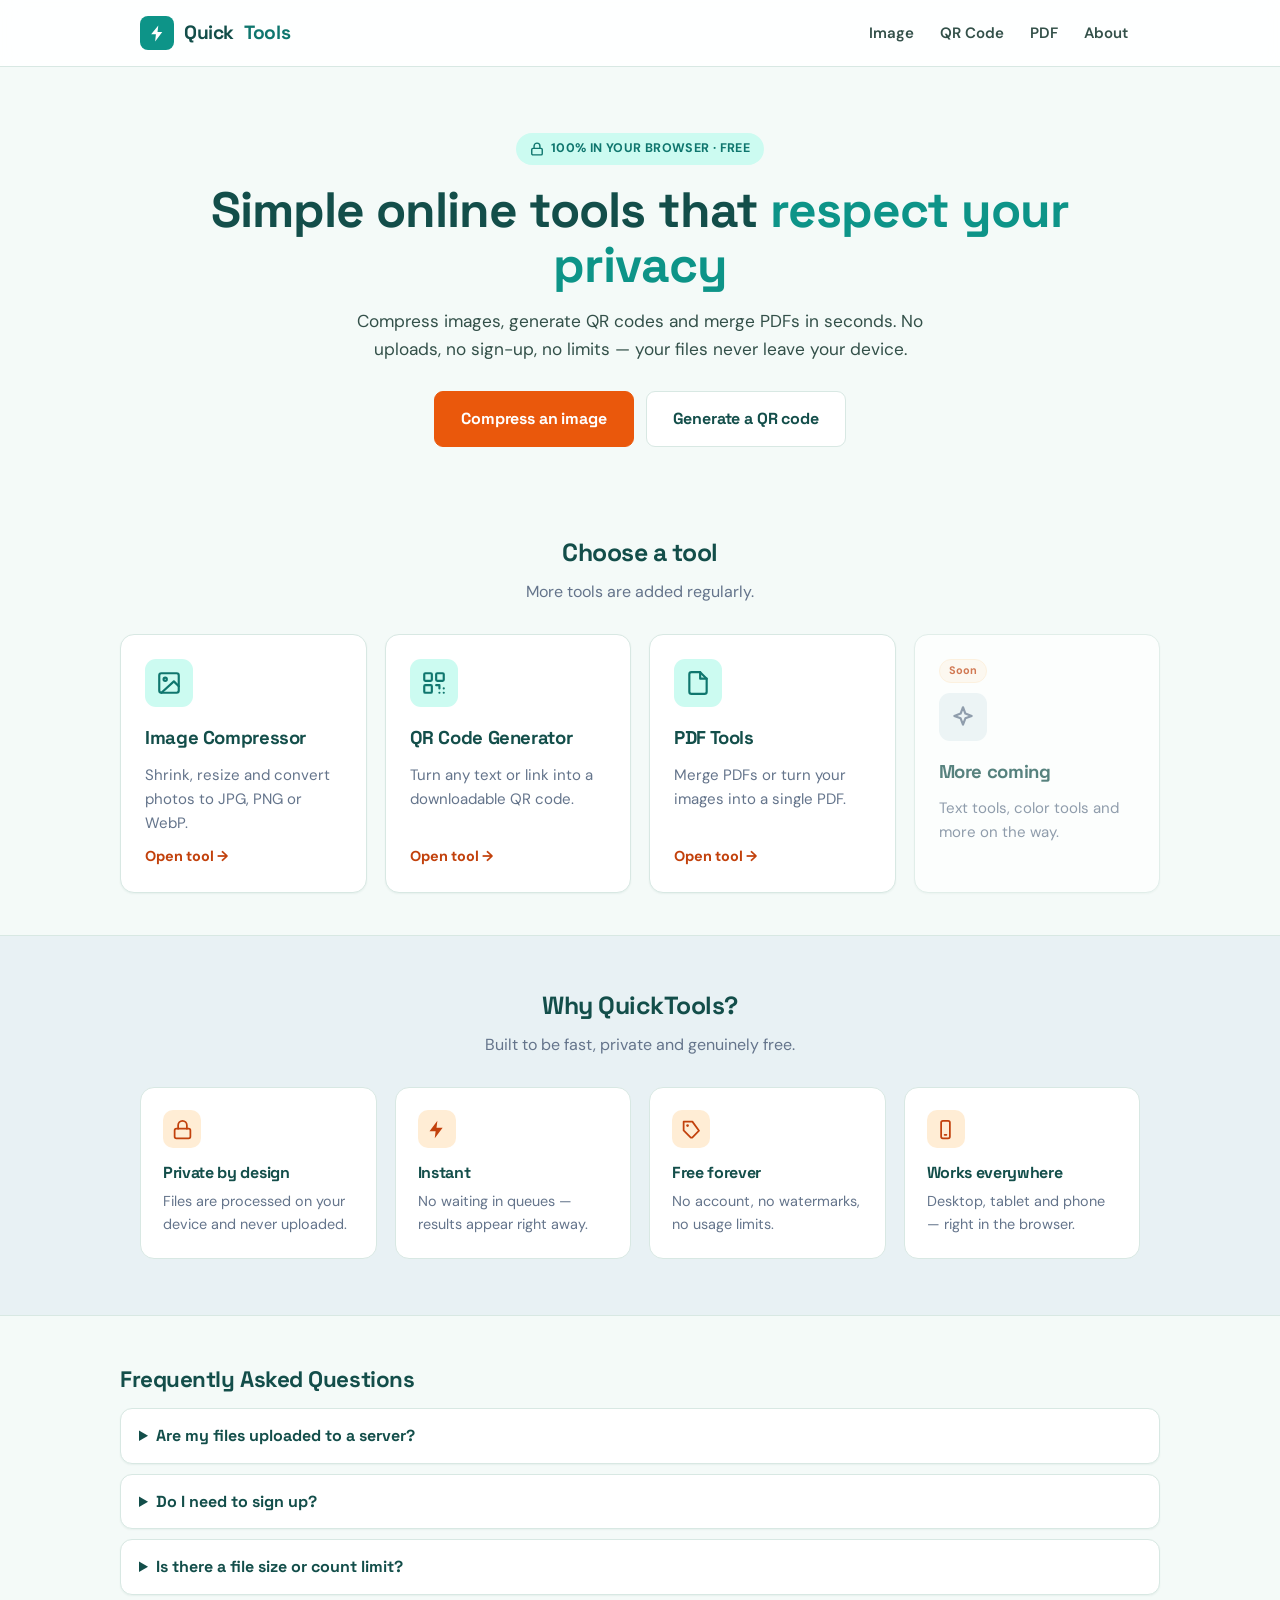
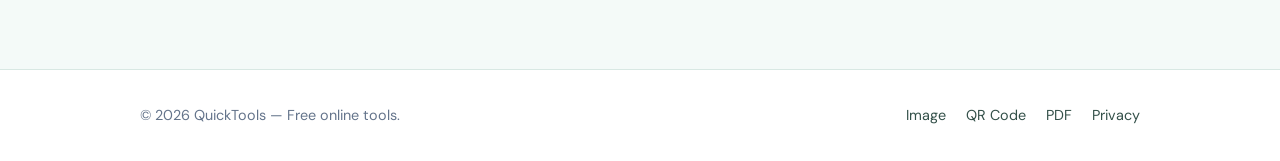
==== commit 8ae0891d: "Revamp design per UI/UX Pro Max: teal+orange palette, Space Grotesk/DM Sans, SVG icons, flat style C" ====
--- a/index.html
+++ b/index.html
@@ -13,10 +13,10 @@
   <meta property="og:description" content="Compress images, generate QR codes and merge PDFs right in your browser. Private and free." />
   <meta property="og:locale" content="en_US" />
 
-  <link rel="icon" href="data:image/svg+xml,<svg xmlns='http://www.w3.org/2000/svg' viewBox='0 0 24 24'><rect width='24' height='24' rx='6' fill='%2316a34a'/><path d='M13 4 6 13h5l-1 7 8-11h-5l1-5z' fill='white'/></svg>" />
+  <link rel="icon" href="data:image/svg+xml,<svg xmlns='http://www.w3.org/2000/svg' viewBox='0 0 24 24'><rect width='24' height='24' rx='6' fill='%230d9488'/><path d='M13 4 6 13h5l-1 7 8-11h-5l1-5z' fill='white'/></svg>" />
   <link rel="preconnect" href="https://fonts.googleapis.com" />
   <link rel="preconnect" href="https://fonts.gstatic.com" crossorigin />
-  <link href="https://fonts.googleapis.com/css2?family=Inter:wght@400;500;600;700;800&display=swap" rel="stylesheet" />
+  <link href="https://fonts.googleapis.com/css2?family=DM+Sans:wght@400;500;700&family=Space+Grotesk:wght@500;600;700&display=swap" rel="stylesheet" />
   <link rel="stylesheet" href="styles.css" />
 
   <!-- AdSense: after approval, uncomment and set your PUBLISHER-ID.
@@ -50,14 +50,17 @@
 
   <main>
     <section class="container hero">
-      <span class="eyebrow">100% in your browser · free</span>
+      <span class="eyebrow">
+        <svg viewBox="0 0 24 24" fill="none" stroke="currentColor" stroke-width="2.4" stroke-linecap="round" stroke-linejoin="round" style="width:14px;height:14px"><rect x="3" y="11" width="18" height="11" rx="2"/><path d="M7 11V7a5 5 0 0 1 10 0v4"/></svg>
+        100% in your browser · free
+      </span>
       <h1>Simple online tools that <span class="hl">respect your privacy</span></h1>
       <p class="subtitle">
         Compress images, generate QR codes and merge PDFs in seconds. No uploads,
         no sign-up, no limits — your files never leave your device.
       </p>
       <div class="cta-row">
-        <a href="image.html" class="btn btn-primary btn-lg">Compress an image</a>
+        <a href="image.html" class="btn btn-accent btn-lg">Compress an image</a>
         <a href="qr.html" class="btn btn-lg">Generate a QR code</a>
       </div>
     </section>
@@ -67,26 +70,26 @@
       <p class="section-sub">More tools are added regularly.</p>
       <div class="tool-grid">
         <a class="tool-card" href="image.html">
-          <div class="ticon">🖼️</div>
+          <div class="ticon"><svg viewBox="0 0 24 24" fill="none" stroke="currentColor" stroke-width="2" stroke-linecap="round" stroke-linejoin="round"><rect x="3" y="3" width="18" height="18" rx="2"/><circle cx="8.5" cy="8.5" r="1.5"/><path d="m21 15-4.5-4.5L5 21"/></svg></div>
           <h3>Image Compressor</h3>
           <p>Shrink, resize and convert photos to JPG, PNG or WebP.</p>
           <span class="go">Open tool →</span>
         </a>
         <a class="tool-card" href="qr.html">
-          <div class="ticon">🔳</div>
+          <div class="ticon"><svg viewBox="0 0 24 24" fill="none" stroke="currentColor" stroke-width="2" stroke-linecap="round" stroke-linejoin="round"><rect x="3" y="3" width="7" height="7" rx="1"/><rect x="14" y="3" width="7" height="7" rx="1"/><rect x="3" y="14" width="7" height="7" rx="1"/><path d="M14 14h3v3M21 21h.01M17 21h.01M21 17h.01"/></svg></div>
           <h3>QR Code Generator</h3>
           <p>Turn any text or link into a downloadable QR code.</p>
           <span class="go">Open tool →</span>
         </a>
         <a class="tool-card" href="pdf.html">
-          <div class="ticon">📄</div>
+          <div class="ticon"><svg viewBox="0 0 24 24" fill="none" stroke="currentColor" stroke-width="2" stroke-linecap="round" stroke-linejoin="round"><path d="M14 2H6a2 2 0 0 0-2 2v16a2 2 0 0 0 2 2h12a2 2 0 0 0 2-2V8z"/><path d="M14 2v6h6"/></svg></div>
           <h3>PDF Tools</h3>
           <p>Merge PDFs or turn your images into a single PDF.</p>
           <span class="go">Open tool →</span>
         </a>
         <div class="tool-card soon">
           <span class="badge-soon">Soon</span>
-          <div class="ticon">✂️</div>
+          <div class="ticon"><svg viewBox="0 0 24 24" fill="none" stroke="currentColor" stroke-width="2" stroke-linecap="round" stroke-linejoin="round"><path d="M12 3l2.2 5.8L20 11l-5.8 2.2L12 19l-2.2-5.8L4 11l5.8-2.2z"/></svg></div>
           <h3>More coming</h3>
           <p>Text tools, color tools and more on the way.</p>
         </div>
@@ -99,22 +102,22 @@
         <p class="section-sub">Built to be fast, private and genuinely free.</p>
         <div class="features">
           <div class="feature">
-            <div class="fi">🔒</div>
+            <div class="fi"><svg viewBox="0 0 24 24" fill="none" stroke="currentColor" stroke-width="2" stroke-linecap="round" stroke-linejoin="round"><rect x="3" y="11" width="18" height="11" rx="2"/><path d="M7 11V7a5 5 0 0 1 10 0v4"/></svg></div>
             <h4>Private by design</h4>
             <p>Files are processed on your device and never uploaded.</p>
           </div>
           <div class="feature">
-            <div class="fi">⚡</div>
+            <div class="fi"><svg viewBox="0 0 24 24" fill="currentColor"><path d="M13 2 4 14h7l-1 8 9-12h-7l1-8z"/></svg></div>
             <h4>Instant</h4>
             <p>No waiting in queues — results appear right away.</p>
           </div>
           <div class="feature">
-            <div class="fi">🆓</div>
+            <div class="fi"><svg viewBox="0 0 24 24" fill="none" stroke="currentColor" stroke-width="2" stroke-linecap="round" stroke-linejoin="round"><path d="M20.6 13.4 13.4 20.6a2 2 0 0 1-2.8 0L3 13V3h10z"/><circle cx="7.5" cy="7.5" r="1.5" fill="currentColor" stroke="none"/></svg></div>
             <h4>Free forever</h4>
             <p>No account, no watermarks, no usage limits.</p>
           </div>
           <div class="feature">
-            <div class="fi">📱</div>
+            <div class="fi"><svg viewBox="0 0 24 24" fill="none" stroke="currentColor" stroke-width="2" stroke-linecap="round" stroke-linejoin="round"><rect x="7" y="2" width="10" height="20" rx="2"/><path d="M11 18h2"/></svg></div>
             <h4>Works everywhere</h4>
             <p>Desktop, tablet and phone — right in the browser.</p>
           </div>
--- a/styles.css
+++ b/styles.css
@@ -1,101 +1,121 @@
-/* QuickTools — design system (original light theme) */
+/* QuickTools — design system
+   Grounded in UI/UX Pro Max recommendations for "Productivity Tool":
+   Style: Flat Design + Micro-interactions + Minimalism
+   Color: Teal focus (#0D9488) + action orange (#EA580C)
+   Type:  Space Grotesk (headings) + DM Sans (body) — "Tech Startup" pairing
+*/
 :root {
-  --bg: #f6f8f6;
+  --font-head: "Space Grotesk", system-ui, -apple-system, "Segoe UI", sans-serif;
+  --font-body: "DM Sans", system-ui, -apple-system, "Segoe UI", Roboto, sans-serif;
+
+  --bg: #f4faf8;
   --surface: #ffffff;
-  --surface-soft: #f1f5f1;
-  --ink: #14271c;
-  --ink-soft: #3d4a42;
-  --muted: #6b7a70;
-  --border: #e3e8e3;
-  --brand: #16a34a;
-  --brand-dark: #15803d;
-  --brand-soft: #dcfce7;
-  --accent: #f59e0b;
+  --surface-soft: #e8f1f4;
+  --ink: #134e4a;
+  --ink-soft: #335049;
+  --muted: #64748b;
+  --border: #d8e8e3;
+
+  --brand: #0d9488;
+  --brand-dark: #0f766e;
+  --brand-soft: #ccfbf1;
+
+  --accent: #ea580c;
+  --accent-dark: #c2410c;
+  --accent-soft: #ffedd5;
+
   --danger: #dc2626;
-  --radius: 16px;
-  --radius-sm: 10px;
-  --shadow-sm: 0 1px 2px rgba(20,39,28,.06);
-  --shadow: 0 8px 24px rgba(20,39,28,.08);
-  --shadow-lg: 0 16px 48px rgba(20,39,28,.12);
+
+  --radius: 14px;
+  --radius-sm: 9px;
+  /* Flat design: minimal, functional elevation only */
+  --shadow-sm: 0 1px 2px rgba(19,78,74,.06);
+  --shadow: 0 6px 18px rgba(19,78,74,.07);
+  --shadow-lg: 0 14px 40px rgba(19,78,74,.10);
   --maxw: 1040px;
+  --ease: 180ms cubic-bezier(.2,.7,.3,1);
 }
 
 * { box-sizing: border-box; }
 html { scroll-behavior: smooth; -webkit-text-size-adjust: 100%; }
 body {
   margin: 0;
-  font-family: "Inter", system-ui, -apple-system, "Segoe UI", Roboto, sans-serif;
+  font-family: var(--font-body);
   background: var(--bg);
   color: var(--ink);
   line-height: 1.6;
   -webkit-font-smoothing: antialiased;
 }
+h1, h2, h3, h4, .logo, .section-title { font-family: var(--font-head); font-weight: 700; letter-spacing: -.02em; }
 a { color: var(--brand-dark); }
 .container { width: 100%; max-width: var(--maxw); margin: 0 auto; padding: 0 20px; }
 .muted { color: var(--muted); }
 
 /* ---------- Header ---------- */
 .site-header {
-  background: rgba(255,255,255,.85);
+  background: rgba(255,255,255,.88);
   backdrop-filter: saturate(180%) blur(10px);
   border-bottom: 1px solid var(--border);
   position: sticky; top: 0; z-index: 30;
 }
-.header-inner { display: flex; align-items: center; justify-content: space-between; height: 68px; }
-.logo { display: inline-flex; align-items: center; gap: 10px; font-weight: 800; font-size: 1.18rem; color: var(--ink); text-decoration: none; letter-spacing: -.02em; }
-.logo .mark { width: 34px; height: 34px; border-radius: 9px; background: linear-gradient(135deg, var(--brand) 0%, #0d9488 100%); display: grid; place-items: center; color: #fff; box-shadow: var(--shadow-sm); }
-.logo .mark svg { width: 20px; height: 20px; }
+.header-inner { display: flex; align-items: center; justify-content: space-between; height: 66px; }
+.logo { display: inline-flex; align-items: center; gap: 10px; font-size: 1.2rem; color: var(--ink); text-decoration: none; }
+.logo .mark { width: 34px; height: 34px; border-radius: 8px; background: var(--brand); display: grid; place-items: center; color: #fff; }
+.logo .mark svg { width: 19px; height: 19px; }
 .logo span { color: var(--brand-dark); }
-.nav { display: flex; align-items: center; gap: 4px; }
-.nav a { color: var(--ink-soft); text-decoration: none; font-size: .95rem; font-weight: 600; padding: 8px 12px; border-radius: 8px; transition: background .15s, color .15s; }
+.nav { display: flex; align-items: center; gap: 2px; }
+.nav a { color: var(--ink-soft); text-decoration: none; font-size: .94rem; font-weight: 600; padding: 9px 12px; border-radius: 8px; transition: background var(--ease), color var(--ease); }
 .nav a:hover { background: var(--surface-soft); color: var(--ink); }
 .nav a.active { color: var(--brand-dark); background: var(--brand-soft); }
 
 /* ---------- Hero ---------- */
-.hero { text-align: center; padding: 64px 0 36px; }
-.hero .eyebrow { display: inline-block; font-size: .8rem; font-weight: 700; letter-spacing: .04em; text-transform: uppercase; color: var(--brand-dark); background: var(--brand-soft); padding: 6px 14px; border-radius: 999px; margin-bottom: 18px; }
-.hero h1 { font-size: clamp(1.9rem, 5vw, 3rem); line-height: 1.12; margin: 0 0 16px; letter-spacing: -.03em; }
-.hero h1 .hl { background: linear-gradient(120deg, var(--brand) 0%, #0d9488 100%); -webkit-background-clip: text; background-clip: text; color: transparent; }
-.hero .subtitle { color: var(--ink-soft); max-width: 620px; margin: 0 auto; font-size: 1.1rem; }
-.hero .cta-row { margin-top: 26px; display: flex; gap: 12px; justify-content: center; flex-wrap: wrap; }
+.hero { text-align: center; padding: 66px 0 36px; }
+.hero .eyebrow { display: inline-flex; align-items: center; gap: 7px; font-size: .78rem; font-weight: 700; letter-spacing: .03em; text-transform: uppercase; color: var(--brand-dark); background: var(--brand-soft); padding: 6px 14px; border-radius: 999px; margin-bottom: 18px; }
+.hero h1 { font-size: clamp(2rem, 5.5vw, 3.1rem); line-height: 1.1; margin: 0 0 16px; }
+.hero h1 .hl { color: var(--brand); }
+.hero .subtitle { color: var(--ink-soft); max-width: 600px; margin: 0 auto; font-size: 1.08rem; }
+.hero .cta-row { margin-top: 28px; display: flex; gap: 12px; justify-content: center; flex-wrap: wrap; }
 
 /* ---------- Tool grid (home) ---------- */
-.section-title { text-align: center; margin: 8px 0 6px; font-size: 1.5rem; letter-spacing: -.02em; }
-.section-sub { text-align: center; color: var(--muted); margin: 0 0 28px; }
+.section-title { text-align: center; margin: 8px 0 6px; font-size: 1.55rem; }
+.section-sub { text-align: center; color: var(--muted); margin: 0 0 30px; }
 .tool-grid { display: grid; grid-template-columns: repeat(auto-fit, minmax(240px, 1fr)); gap: 18px; }
 .tool-card {
   background: var(--surface); border: 1px solid var(--border); border-radius: var(--radius);
   padding: 24px; text-decoration: none; color: inherit; box-shadow: var(--shadow-sm);
-  transition: transform .15s ease, box-shadow .15s ease, border-color .15s;
+  transition: transform var(--ease), box-shadow var(--ease), border-color var(--ease);
   display: flex; flex-direction: column; gap: 10px;
 }
-.tool-card:hover { transform: translateY(-4px); box-shadow: var(--shadow-lg); border-color: #cfe9d8; }
-.tool-card .ticon { width: 48px; height: 48px; border-radius: 12px; background: var(--brand-soft); color: var(--brand-dark); display: grid; place-items: center; font-size: 1.5rem; }
-.tool-card h3 { margin: 6px 0 0; font-size: 1.15rem; }
-.tool-card p { margin: 0; color: var(--muted); font-size: .95rem; }
-.tool-card .go { margin-top: auto; color: var(--brand-dark); font-weight: 700; font-size: .9rem; }
-.tool-card.soon { opacity: .65; pointer-events: none; }
-.badge-soon { font-size: .7rem; font-weight: 700; color: var(--accent); border: 1px solid #fde68a; background: #fffbeb; padding: 2px 8px; border-radius: 999px; align-self: flex-start; }
+.tool-card:hover { transform: translateY(-3px); box-shadow: var(--shadow); border-color: var(--brand); }
+.tool-card .ticon { width: 48px; height: 48px; border-radius: 11px; background: var(--brand-soft); color: var(--brand-dark); display: grid; place-items: center; }
+.tool-card .ticon svg { width: 26px; height: 26px; }
+.tool-card h3 { margin: 6px 0 0; font-size: 1.16rem; }
+.tool-card p { margin: 0; color: var(--muted); font-size: .94rem; }
+.tool-card .go { margin-top: auto; color: var(--accent-dark); font-weight: 700; font-size: .9rem; }
+.tool-card.soon { opacity: .7; pointer-events: none; }
+.tool-card.soon .ticon { background: var(--surface-soft); color: var(--muted); }
+.badge-soon { font-size: .68rem; font-weight: 700; color: var(--accent-dark); border: 1px solid var(--accent-soft); background: #fff7ed; padding: 2px 9px; border-radius: 999px; align-self: flex-start; }
 
 /* ---------- Feature strip ---------- */
 .features { display: grid; grid-template-columns: repeat(auto-fit, minmax(200px, 1fr)); gap: 18px; margin: 14px 0; }
-.feature { background: var(--surface); border: 1px solid var(--border); border-radius: var(--radius); padding: 20px; }
-.feature .fi { font-size: 1.4rem; }
-.feature h4 { margin: 8px 0 4px; font-size: 1rem; }
+.feature { background: var(--surface); border: 1px solid var(--border); border-radius: var(--radius); padding: 22px; }
+.feature .fi { width: 38px; height: 38px; border-radius: 10px; background: var(--accent-soft); color: var(--accent-dark); display: grid; place-items: center; }
+.feature .fi svg { width: 21px; height: 21px; }
+.feature h4 { margin: 12px 0 4px; font-size: 1rem; }
 .feature p { margin: 0; color: var(--muted); font-size: .9rem; }
 
-/* ---------- Page section spacing ---------- */
-.section { padding: 40px 0; }
+/* ---------- Sections ---------- */
+.section { padding: 42px 0; }
 .section.alt { background: var(--surface-soft); border-top: 1px solid var(--border); border-bottom: 1px solid var(--border); }
 
 /* ---------- Ad slots ---------- */
-.ad-slot { min-height: 90px; margin: 26px 0; border: 1px dashed var(--border); border-radius: var(--radius); display: flex; align-items: center; justify-content: center; color: #aab4ac; font-size: .8rem; background: var(--surface); }
+.ad-slot { min-height: 90px; margin: 26px 0; border: 1px dashed var(--border); border-radius: var(--radius); display: flex; align-items: center; justify-content: center; color: #9fb3ad; font-size: .8rem; background: var(--surface); }
 
 /* ---------- Tool panel ---------- */
-.tool-head { text-align: center; padding: 48px 0 8px; }
-.tool-head h1 { font-size: clamp(1.6rem, 4vw, 2.2rem); margin: 0 0 10px; letter-spacing: -.02em; }
+.tool-head { text-align: center; padding: 50px 0 8px; }
+.tool-head h1 { font-size: clamp(1.7rem, 4vw, 2.3rem); margin: 0 0 10px; }
 .tool-head p { color: var(--ink-soft); max-width: 600px; margin: 0 auto; }
-.panel { background: var(--surface); border: 1px solid var(--border); border-radius: var(--radius); padding: 24px; box-shadow: var(--shadow); }
+.panel { background: var(--surface); border: 1px solid var(--border); border-radius: var(--radius); padding: 24px; box-shadow: var(--shadow-sm); }
 
 .controls { display: grid; grid-template-columns: repeat(auto-fit, minmax(180px, 1fr)); gap: 16px; margin-bottom: 18px; }
 .control { display: flex; flex-direction: column; gap: 7px; }
@@ -103,30 +123,33 @@
 .control select, .control input[type="text"], .control input[type="number"], .control textarea {
   background: var(--surface); color: var(--ink); border: 1px solid var(--border);
   border-radius: var(--radius-sm); padding: 11px 12px; font-size: .95rem; font-family: inherit; outline: none;
-  transition: border-color .15s, box-shadow .15s;
+  transition: border-color var(--ease), box-shadow var(--ease);
 }
 .control textarea { resize: vertical; min-height: 96px; }
 .control select:focus, .control input:focus, .control textarea:focus { border-color: var(--brand); box-shadow: 0 0 0 3px var(--brand-soft); }
 .control input[type="range"] { accent-color: var(--brand); }
 .control input[type="color"] { width: 100%; height: 42px; border: 1px solid var(--border); border-radius: var(--radius-sm); background: var(--surface); cursor: pointer; padding: 4px; }
 .control.hidden { display: none; }
-.row { display: flex; gap: 14px; flex-wrap: wrap; }
-.row > .control { flex: 1; min-width: 140px; }
 
 /* Dropzone */
-.dropzone { border: 2px dashed var(--border); border-radius: var(--radius); padding: 44px 20px; text-align: center; cursor: pointer; background: var(--surface-soft); transition: border-color .15s, background .15s; }
+.dropzone { border: 2px dashed var(--border); border-radius: var(--radius); padding: 44px 20px; text-align: center; cursor: pointer; background: var(--surface-soft); transition: border-color var(--ease), background var(--ease); }
 .dropzone:hover, .dropzone:focus, .dropzone.dragover { border-color: var(--brand); background: var(--brand-soft); outline: none; }
-.dz-icon { font-size: 2.6rem; }
-.dropzone p { margin: 6px 0; }
+.dz-icon { color: var(--brand-dark); display: inline-flex; }
+.dz-icon svg { width: 44px; height: 44px; }
+.dropzone p { margin: 8px 0; }
 .dz-hint { color: var(--muted); font-size: .85rem; }
 
-/* Buttons */
-.btn { border: 1px solid var(--border); background: var(--surface); color: var(--ink); padding: 12px 20px; border-radius: var(--radius-sm); font-size: .95rem; font-weight: 700; font-family: inherit; cursor: pointer; transition: transform .05s, background .15s, box-shadow .15s, opacity .15s; text-decoration: none; display: inline-flex; align-items: center; gap: 8px; }
+/* Buttons — min 44px tall for touch (UX guideline) */
+.btn { border: 1px solid var(--border); background: var(--surface); color: var(--ink); min-height: 44px; padding: 11px 20px; border-radius: var(--radius-sm); font-size: .95rem; font-weight: 700; font-family: var(--font-head); letter-spacing: -.01em; cursor: pointer; transition: transform 80ms, background var(--ease), box-shadow var(--ease), opacity var(--ease); text-decoration: none; display: inline-flex; align-items: center; justify-content: center; gap: 8px; }
 .btn:hover { background: var(--surface-soft); }
 .btn:active { transform: translateY(1px); }
+.btn:focus-visible { outline: none; box-shadow: 0 0 0 3px var(--brand-soft); }
 .btn:disabled { opacity: .45; cursor: not-allowed; }
-.btn-primary { background: var(--brand); border-color: var(--brand); color: #fff; box-shadow: var(--shadow-sm); }
+.btn-primary { background: var(--brand); border-color: var(--brand); color: #fff; }
 .btn-primary:hover { background: var(--brand-dark); }
+.btn-accent { background: var(--accent); border-color: var(--accent); color: #fff; }
+.btn-accent:hover { background: var(--accent-dark); }
+.btn-accent:focus-visible { box-shadow: 0 0 0 3px var(--accent-soft); }
 .btn-ghost { background: transparent; border-color: transparent; color: var(--ink-soft); }
 .btn-lg { padding: 14px 26px; font-size: 1rem; }
 .actions { display: flex; gap: 10px; flex-wrap: wrap; margin-top: 18px; }
@@ -139,7 +162,7 @@
 .result-name { font-weight: 700; white-space: nowrap; overflow: hidden; text-overflow: ellipsis; }
 .result-stats { color: var(--muted); margin: 6px 0 12px; }
 .saving { color: var(--brand-dark); font-weight: 800; }
-.result-card .btn { width: 100%; justify-content: center; padding: 9px; font-size: .85rem; }
+.result-card .btn { width: 100%; padding: 9px; font-size: .85rem; min-height: 40px; }
 
 /* QR output */
 .qr-output { display: flex; flex-direction: column; align-items: center; gap: 16px; margin-top: 22px; }
@@ -150,22 +173,27 @@
 
 /* ---------- Content / SEO / FAQ ---------- */
 .content { padding: 16px 0 40px; }
-.content h2 { font-size: 1.35rem; margin: 30px 0 10px; letter-spacing: -.01em; }
+.content h2 { font-size: 1.4rem; margin: 30px 0 10px; }
 .content p, .content li { color: var(--ink-soft); }
 .content ul { padding-left: 20px; }
 .faq details { background: var(--surface); border: 1px solid var(--border); border-radius: 12px; padding: 14px 18px; margin-bottom: 10px; box-shadow: var(--shadow-sm); }
-.faq summary { cursor: pointer; font-weight: 700; }
+.faq summary { cursor: pointer; font-weight: 700; font-family: var(--font-head); }
 .faq details p { margin: 10px 0 0; color: var(--muted); }
 
 /* ---------- Footer ---------- */
-.site-footer { border-top: 1px solid var(--border); background: var(--surface); padding: 36px 0; margin-top: 24px; }
+.site-footer { border-top: 1px solid var(--border); background: var(--surface); padding: 34px 0; margin-top: 24px; }
 .footer-inner { display: flex; justify-content: space-between; align-items: center; gap: 16px; flex-wrap: wrap; color: var(--muted); font-size: .9rem; }
 .footer-links a { color: var(--ink-soft); text-decoration: none; margin-left: 16px; }
 .footer-links a:hover { color: var(--brand-dark); }
 
+/* Respect reduced motion (UX guideline) */
+@media (prefers-reduced-motion: reduce) {
+  * { animation: none !important; transition: none !important; scroll-behavior: auto !important; }
+}
+
 @media (max-width: 560px) {
-  .hero { padding: 44px 0 24px; }
-  .nav a { padding: 8px 9px; font-size: .9rem; }
+  .hero { padding: 46px 0 24px; }
+  .nav a { padding: 8px 9px; font-size: .88rem; }
   .footer-inner { flex-direction: column; text-align: center; }
   .footer-links a { margin: 0 8px; }
 }
